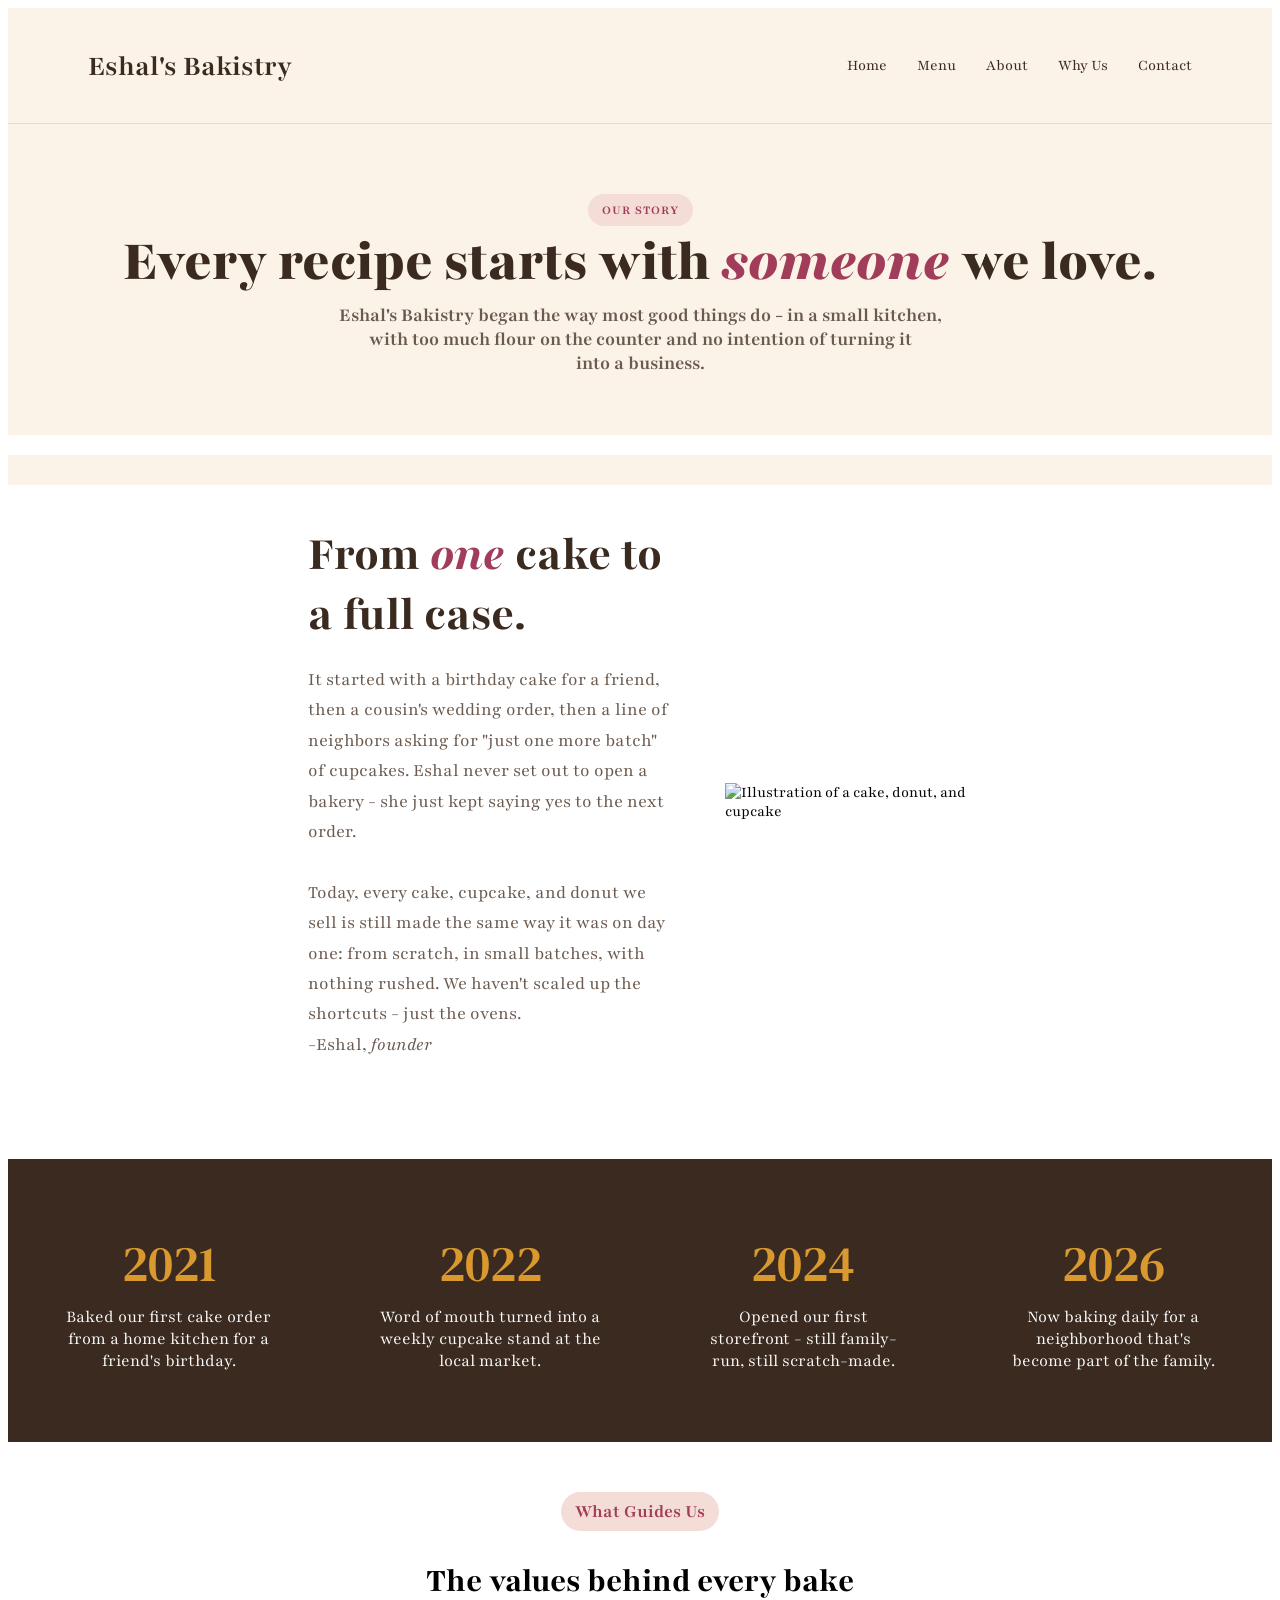
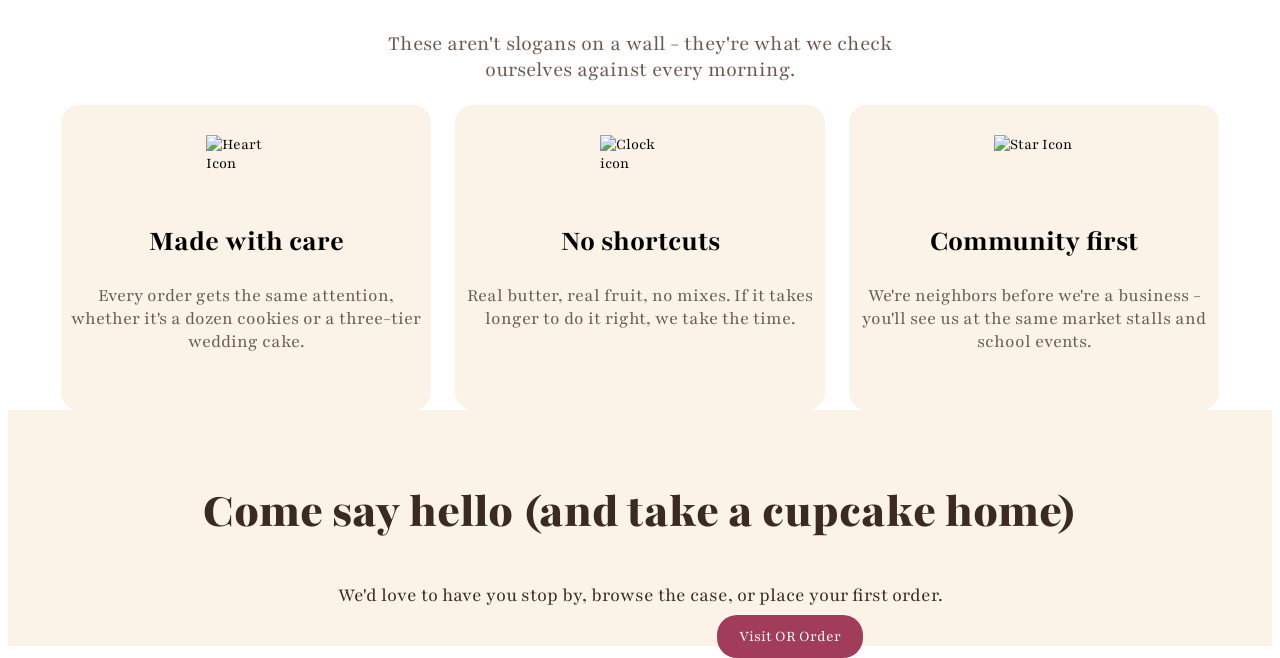
==== about.html @ 7f5e665d "change the icon of the about section" ====
<!DOCTYPE html>
<html>
    <head>
        <title>
          About
        </title>
         <link rel="stylesheet" href="styles.css">
        <link href="https://fonts.googleapis.com/css2?family=Playfair:ital,opsz,wght@0,5..1200,300..900;1,5..1200,300..900&family=Stardos+Stencil:wght@400;700&display=swap" rel="stylesheet">
        <link href="https://fonts.googleapis.com/css2?family=DM+Serif+Text:ital@0;1&family=Playfair:ital,opsz,wght@0,5..1200,300..900;1,5..1200,300..900&family=Stardos+Stencil:wght@400;700&display=swap" rel="stylesheet">
    </head>
    <body>
    <header>

        <nav>
            <div class="section-heading"><h3>Eshal's Bakistry</h3></div>
            <div class="nav-menu">
                <a href="index.html">Home</a>
                <a href="menu.html">Menu</a>
                <a href="about.html">About</a>
                <a href="why.html">Why Us</a>
                <a href="contact.html">Contact</a>
            </div>
        </nav>
    </header>


    <section id="about">
        <div class="about-page">
            <span class="badge3">OUR STORY</span>
            <h2>Every recipe starts with <em>someone</em>  we love.</h2>
            <p>
                Eshal's Bakistry began the way most good things do - in a small kitchen,<br> with too much flour on the counter and no intention of turning it<br> into a business.
            </p>

        </div>
        <div class="styling"></div>

        <div class="split-section2">
            <div class="about-section2">
                <h3>From <em>one</em> cake to a full case.</h3>
                <p>It started with a birthday cake for a friend, then a cousin's wedding order, then a line of neighbors asking for "just one more batch" of cupcakes.
                    Eshal never set out to open a bakery
                    - she just kept saying yes to the next order.<br>
                    <br>
                    Today, every cake, cupcake, and donut we sell is still made the same way it was on day one: from scratch, in small batches, with nothing rushed.
                    We haven't scaled up the shortcuts - just the ovens.
                    <br>
                    -Eshal, <i>founder</i>
                </p>


            </div>
            <div class="about-section2">

                <img src="images/icon-cake.svg" alt="Illustration of a cake, donut, and cupcake">
            </div>

        </div>

            <div class="time-line">
                <div class="t-stats">
                    <h1>2021</h1>
                    <p>Baked our first cake order from a home kitchen for a friend's birthday.</p>
                </div>

                <div class="t-stats">
                    <h1>2022</h1>
                    <p>Word of mouth turned into a weekly cupcake stand at the local market.</p>
                </div>


                <div class="t-stats">
                    <h1>2024</h1>
                    <p>Opened our first storefront - still family-run, still scratch-made.</p>
                </div>



                <div class="t-stats">
                    <h1>2026</h1>
                    <p> Now baking daily for a neighborhood that's become part of the family.</p>
                </div>

            </div>


        <div class="featured-items">
        <span class="badge2">What Guides Us</span>
            <h2>The values behind every bake </h2>
            <p>These aren't slogans on a wall - they're what we check<br> ourselves against every morning.</p>

        </div>
        <div class="featured-cards">
            <div class="featured-card">

                <img src="images/icon-heart.svg" alt="Heart Icon" width="80" height="80" >
                <h1>Made with care</h1>
                <p>Every order gets the same attention, whether it's a dozen cookies or a three-tier wedding cake.</p>
            </div>

            <div class="featured-card">
                <img src="images/icon-clock.svg" alt="Clock icon" width="80" height="80" >
                <h1>No shortcuts</h1>
                <p>Real butter, real fruit, no mixes. If it takes longer to do it right, we take the time.</p>
            </div>

            <div class="featured-card">
                <img src="images/icon-star.svg" alt="Star Icon" width="80" height="80" >
                <h1>Community first</h1>
                <p>We're neighbors before we're a business - you'll see us at the same market stalls and school events.</p>
            </div>

        </div>



        <div class="about2">
            <h1>
                Come say hello (and take a cupcake home)
            </h1>

            <p>We'd love to have you stop by, browse the case, or place your first order.</p>

            <span class="button1">Visit OR Order</span>
        </div>


        </section>
    </body>
</html>
---- styles.css ----
nav{
            display: flex;
            height: 75px;
            justify-content: space-between;

            align-items: center;

            padding: 20px 80px;
            border-bottom: 1px solid rgba(58,42,32,0.12);
            background: #FBF3E7;

        }

        .nav-menu {
            display: flex;

            gap: 30px;
        }

        .nav-menu a {
            text-decoration: none;
            color: #3A2A20;

        }
        .section-heading h3{
            font-size:30px;
            color:#3A2A20;
        }

       .homepage-section1{
           padding-bottom: 40px;
       }

        .split-section{
            display: grid;
            grid-template-columns: 1.1fr 0.9fr;
            gap: 48px;
            align-items: center;
            background-color:#FBF3E7;
        }
        .badge{
            display: inline-block;
            background: #f3ddd6;
            color: #a13d5a;
            font-size: 13px;
            font-weight: 700;
            letter-spacing: 1px;
            padding: 8px 14px;
            border-radius: 20px;
            margin-left:300px;
            margin-top:100px;
            margin-bottom:20px;
        }

        .homepage-section1 h3{

            font-weight:bold;
            font-weight: 800;
            font-size:70px;
            margin-left:300px;
            color: #3A2A20;
            margin-top:0;
            margin-bottom: 20px;


        }
        h3 em{
            color: #a13d5a;
            font-style: italic;
        }
        .homepage-section2 img {
            width: 380px;
            max-width: 100%;
            height: auto;
            display: block;
        }

        .homepage-section1 p{
            font-size:22px;
            margin-left:300px;
            margin-top:20px;
            text-align:left;
            line-height: 1.6;
            color:#6b5a4f;

        }

        body{
            font-family:"Playfair",sans-serif;
        }


        .button1{


              color:white;
              background-color: #a13d5a;
              border-radius:20px;
              padding:12px 22px;
              margin-left:300px;
              margin-top:30px;

          }

        .button2{


            color:#3A2A20;
            background-color: transparent;
            border-radius:20px;
            padding:12px 22px;
            border: 1px solid #3A2A20;
        }

       .featured-items{
           background-color:white;
           justify-content:center;
           text-align:center;

       }
       .badge2{
           display: inline-block;
           background: #f3ddd6;
           color: #a13d5a;
           padding: 8px 14px;
           border-radius: 20px;
           margin-top:50px;
           font-weight:bold;
           font-size:19px;


       }

      .featured-items h2{
          font-size:35px;
          font-weight:800;
      }

       .featured-items p{
           font-size:22px;
           color:#6b5a4f;

       }

       .featured-cards{
           justify-content:center;
           display:flex;
           align-items: flex-start;
           gap: 24px;
           flex-wrap: wrap;


       }
       .featured-card h1{
           font-size:30px;
           font-weight:800;
           margin-top:0;
           text-align: center;
       }

        .featured-card p {
            font-size: 19px;
            color: #6b5a4f;
            text-align: center;

        }
        .featured-card{
            width:350px;
            height:290px;
            background-color:#FBF3E7;
            border-radius:18px;
            padding-top: 15px;
            padding-left:10px;
            padding-right:10px;

        }
        .featured-card img{
            display:block;
            margin:15px auto 8px;


        }

        .stats-section{
            background-color:#3A2A20;
            color:#D9992E;
            display: flex;
            justify-content: center;
            align-items: center;
            margin-top:60px;
            gap:100px;
            padding: 50px 20px;


        }
        .stats {
            display: flex;
            flex-direction: column;
            align-items: center;
            text-align: center;
        }

        .stats h1{
            font-size:50px;
            gap:70px;
            font-weight:800;
            margin: 0 0 8px 0;
            font-family: "DM Serif Text",sans-serif;
        }

        .stats p{
            color:white;
            text-align: center;
            font-size:18px;
            font-weight: 500;
            margin:0;
            font-family: "DM Serif Text",sans-serif ;
        }

        footer p{
            color: #8C7A6B;
            font-size: 22px;
            margin-top: 8px;
            line-height: 1.5;
            text-align: center;
            font-weight:600;

        }
        /* MENU */
        .about-page,
        .menu-page {
            background-color: #FBF3E7;
            text-align: center;
            padding-bottom: 60px;
        }

        .badge3 {
            display: inline-block;
            background: #f3ddd6;
            color: #a13d5a;
            font-size: 13px;
            font-weight: 700;
            letter-spacing: 1px;
            padding: 8px 14px;
            border-radius: 20px;
            margin-top: 70px;
        }
        .about-page h2,
        .contact-page h2,
        .menu-page h2 {
            font-size: 60px;
            font-weight: 900;
            margin: 0;
            color: #3A2A20;
        }

        h2 em {
            color: #a13d5a;
        }
        .about-page p,
        .menu-page p {
            font-size: 20px;
            color: #6b5a4f;
            margin: 5px 0 0;
            font-weight: bold;
        }

        .menu-container {
            display: grid;
            grid-template-columns: 500px 500px;
            gap: 15px 30px;
            justify-content: center;
            padding-bottom:50px;
        }


        .menu-cake {
            border-radius: 20px;
            width: 500px;
            grid-template-columns: 100px 1fr;
        }

        .cake-header img {
            grid-column: 1;
            grid-row: 1 / span 2;
        }


        .cake-header {
            display: flex;
            align-items: center;
            gap: 15px;
        }


        .cakes{
            font-size: 30px;
            margin-left: 70px;
        }


        .cakes h1 {
            font-size: 60px;
            margin-left: 200px;
        }

        .menu-cake h3 {
            grid-column: 2;
            grid-row: 1;
            font-size: 28px;
            font-weight: 800;
            color: #3A2A20;
            margin: 0;
        }

        .menu-cake p {
            grid-column: 2;
            grid-row: 1;
            font-size: 18px;
            color: #6b5a4f;
            margin: 0 0 0 135px;
        }

        .menu-cake:hover {
            background-color: #f3ddd6;
        }

        /*Cupcake*/
        .bg-color{
            background-color:#FBF3E7 ;
            padding-top:30px;
        }
        .donuts h1,
        .cupcakes h1{
            font-size: 60px;
            margin-left:298px;
        }
        .menu-donut p,
        .menu-cupcake p{
            font-size: 18px;
            color: #6b5a4f;
            margin:0 0 0 125px;
        }
        .donut-header,
        .cupcake-header{
            display: flex;
            align-items: center;
            gap: 15px;

        }

        .cupcake-header h3{
            font-size: 28px;
            font-weight: 800;
            color: #3A2A20;
            margin-left:30px;

        }
        .donut-header img,
        .cupcake-header img {
           margin-left:20px;
        }

        .menu-cupcake{
            background-color:#FBF3E7 ;
            border-radius: 20px;
            width: 500px;
            padding: 15px;
        }

        .menu-cupcake:hover{
          background-color: #ece5d9;


        }


        /*Donuts*/
       .menu-donut{
           border-radius: 20px;
           width: 500px;
           padding: 15px;

       }

       .donut-header h1{
           font-size: 28px;
           font-weight: 800;
           color: #3A2A20;
           margin-left:30px;

       }
      .menu-donut:hover{
          background-color: #f3ddd6;
      }

        footer p{
            color: #3A2A20;
            font-size: 22px;
            margin-top: 8px;
            line-height: 1.5;
            text-align: center;
            font-weight:600;
            border-top:2px solid #f3ddd6;
            padding-top:15px;



        }


        /* ABOUT */
        #about{
            background-color: #ffff;
        }

        .about-section2{
            padding-bottom: 20px;
            padding-top:40px;

        }

        .split-section2{
            display: grid;
            grid-template-columns: 1.1fr 0.9fr;
            gap: 48px;
            align-items: center;

        }

        .about-section2 h3{
            font-weight: 800;
            font-size:50px;
            margin-left:300px;
            color: #3A2A20;
            margin-top:0;
            margin-bottom: 20px;


        }

        h3 em{
            color: #a13d5a;
            font-style: italic;
        }

        .about-section2 img {
            width: 280px;
            max-width: 100%;
            height: auto;
            display: block;
        }

        .about-section2 p{
            font-size:19px;
            margin-left:300px;
            margin-top:20px;
            text-align:left;
            line-height: 1.6;
            color:#6b5a4f;

        }
        .time-line{
            background-color:#3A2A20;
            color:#D9992E;
            display: flex;
            justify-content: center;
            align-items: center;
            margin-top:60px;
            gap:100px;
            padding: 70px 50px;
            width:auto;

        }
        .t-stats {
            display: flex;
            flex-direction: column;
            align-items: center;
            text-align: center;
        }

        .t-stats h1{
            font-size:50px;
            gap:70px;
            font-weight:400;
            margin: 0 0 8px 0;
            font-family: "DM Serif Text",sans-serif;
        }

        .t-stats p{
            color:white;
            text-align: center;
            font-size:18px;
            font-weight: 200;
            margin:0;

        }


        .about2{
            background-color:#FBF3E7;
            padding-top:30px;
            text-align:center;

        }

        .about2 h1{
            font-size:50px;
            font-weight: 900;
            color:#3A2A20;
        }
        .about2 p{
            font-size:20px;
            color:#3A2A20;

        }
        .button3{
            color:#f3ddd6;
            background-color: #a13d5a;
            border-radius:20px;
            padding:12px 22px;
            border: 1px solid #3A2A20;

        }
        .spacing{
            padding-top:80px;
        }



        /*CONTACT*/
        .contact-page {
            background-color: #FBF3E7;
            text-align: center;
            padding-bottom: 60px;
        }

        .styling{

            height: 30px;
            margin-top:20px;
            background-color: #FBF3E7;
        }
        .contact-form {
            max-width: 550px;
            width: 60%;

            background: white;
            padding: 30px;
            border-radius: 20px;
            box-sizing: border-box;
        }
        .contact-form form {
            display: flex;
            flex-direction: column;
            gap: 18px;
        }

        .contact-form label {
            font-weight: bold;
            color: #3A2A20;
            text-transform: uppercase;
        }

        .contact-form input,
        .contact-form textarea {
            width: 100%;
            padding: 12px;
            border: 1px solid #ccc;
            border-radius: 8px;
            box-sizing: border-box;
            color: #3A2A20;
            font-size: 16px;
        }

        .contact-form button {
            padding: 20px;
            color: #3A2A20;
            cursor: pointer;
            font-weight: bold;
            text-transform: uppercase;
            border: 2px solid #ccc;
            font-size: 18px;

            transition:
                    background-color 0.3s,
                    color 0.3s;

        }
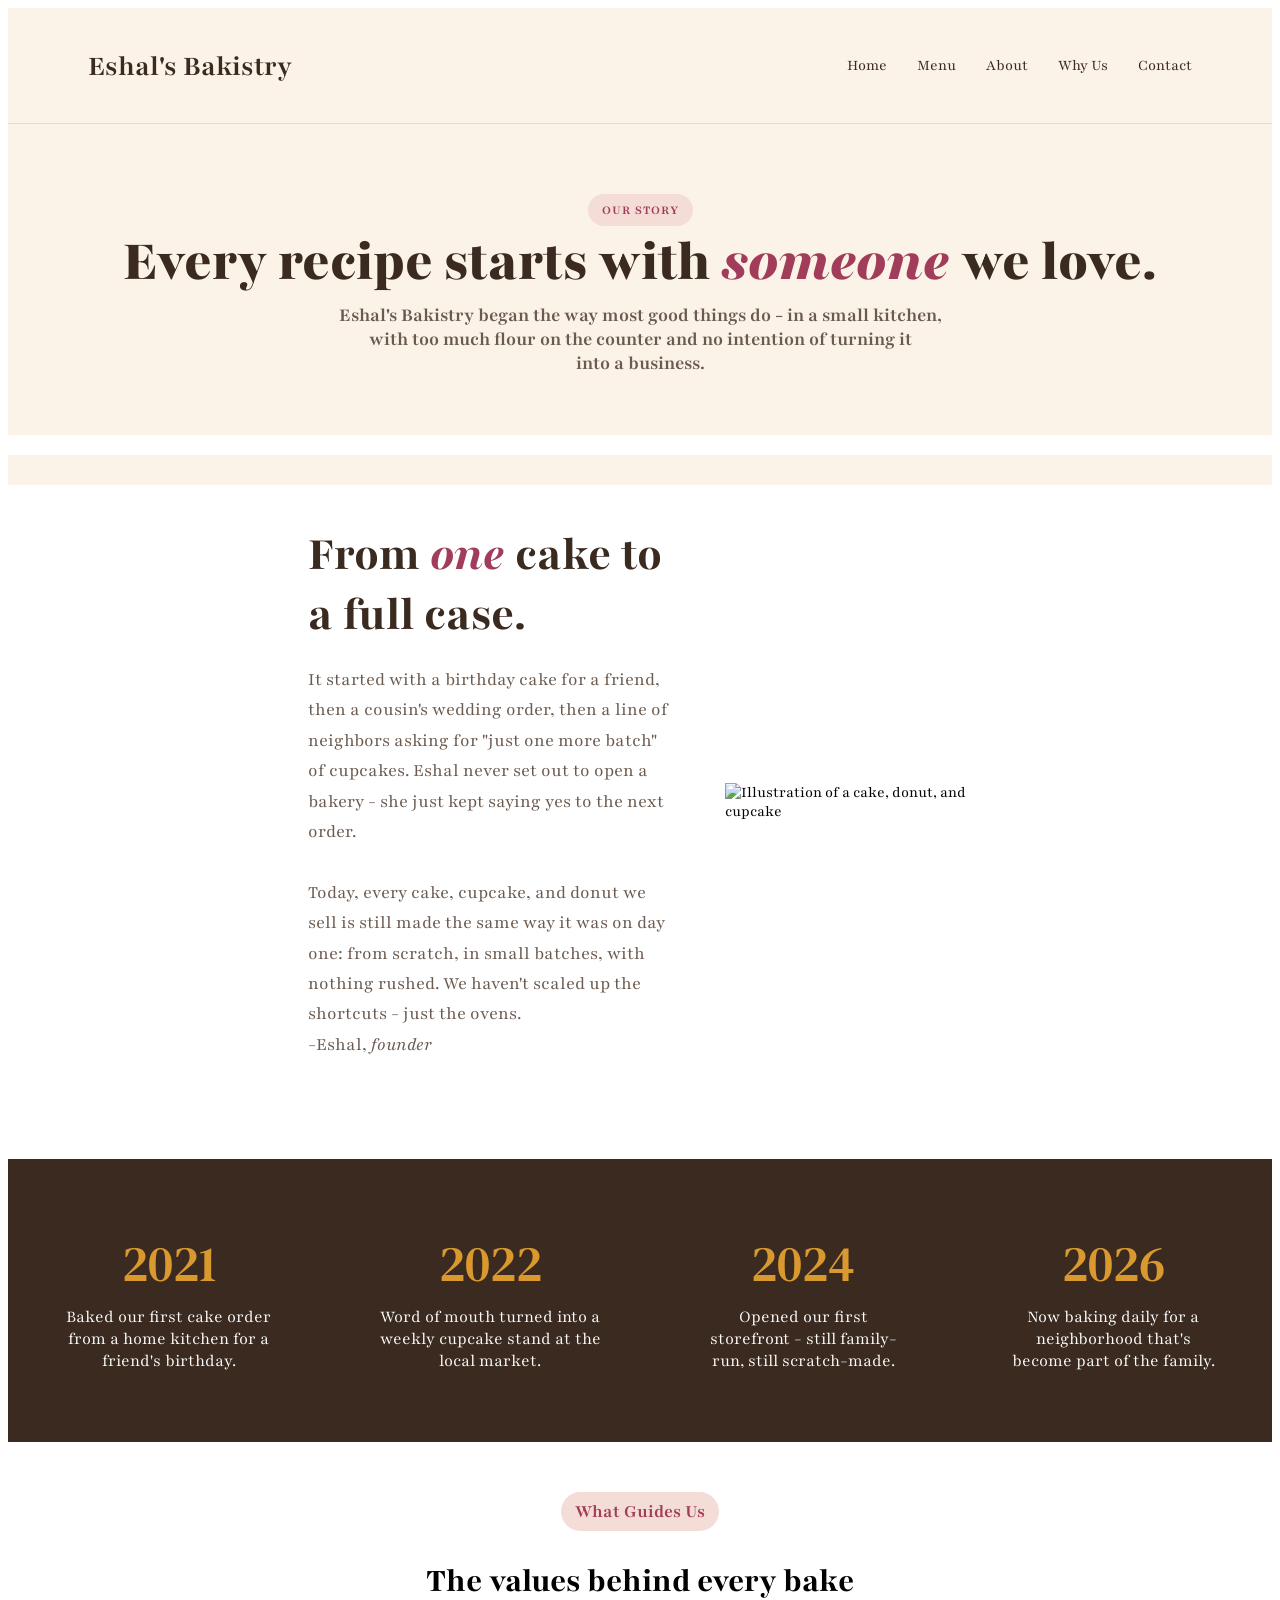
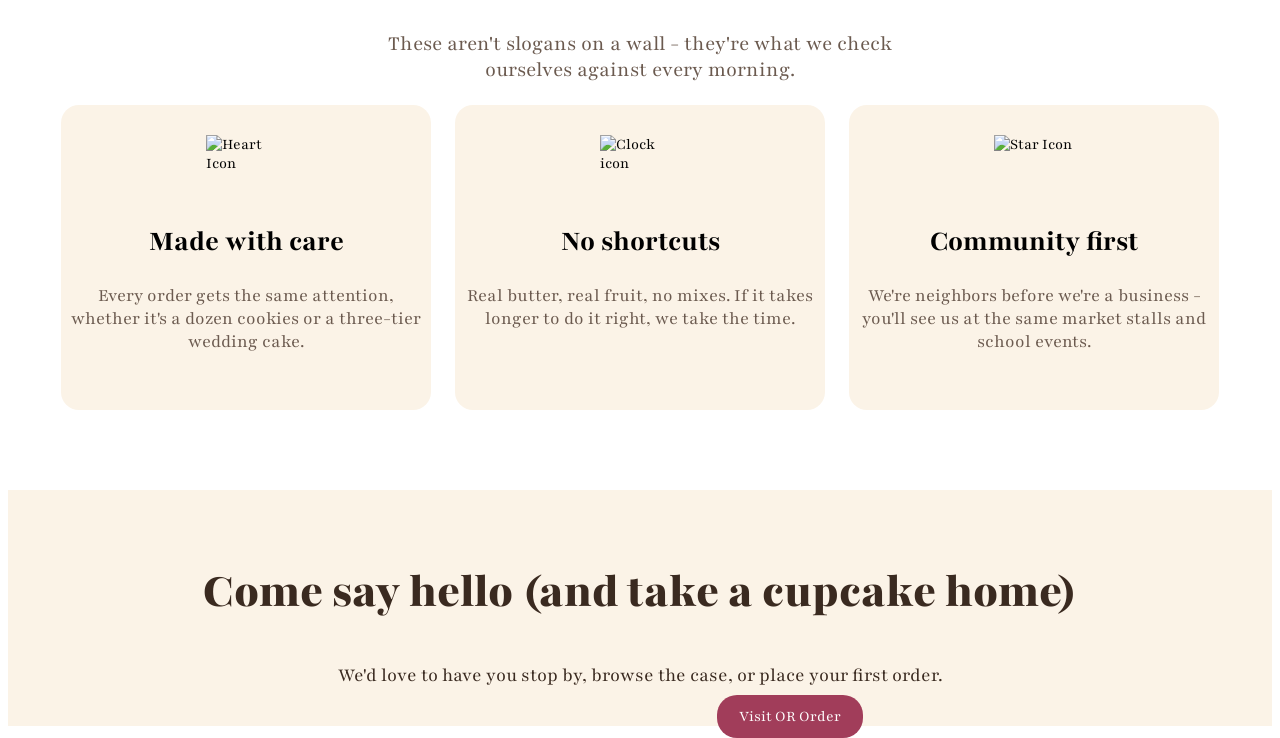
==== commit ad21b099: "add a class" ====
--- a/about.html
+++ b/about.html
@@ -112,7 +112,7 @@
 
         </div>
 
-
+      <div class="spacing"></div>
 
         <div class="about2">
             <h1>
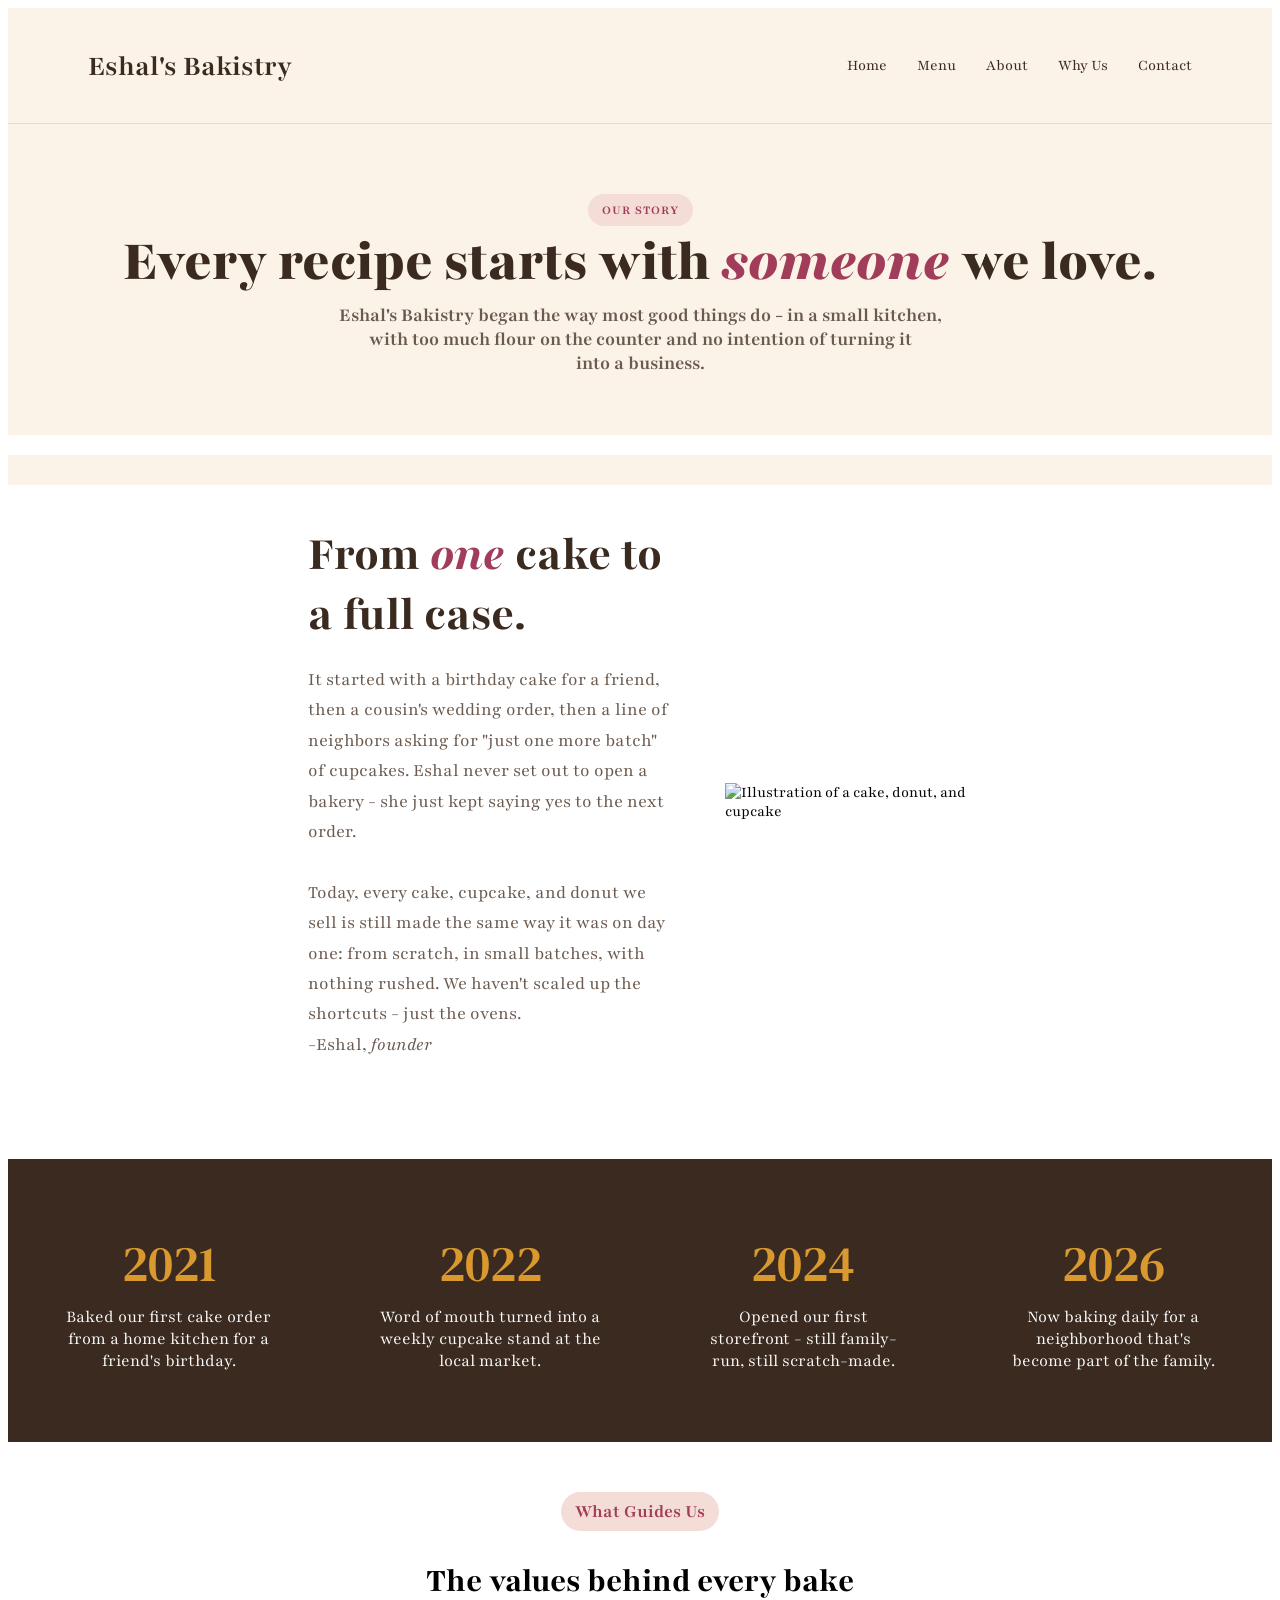
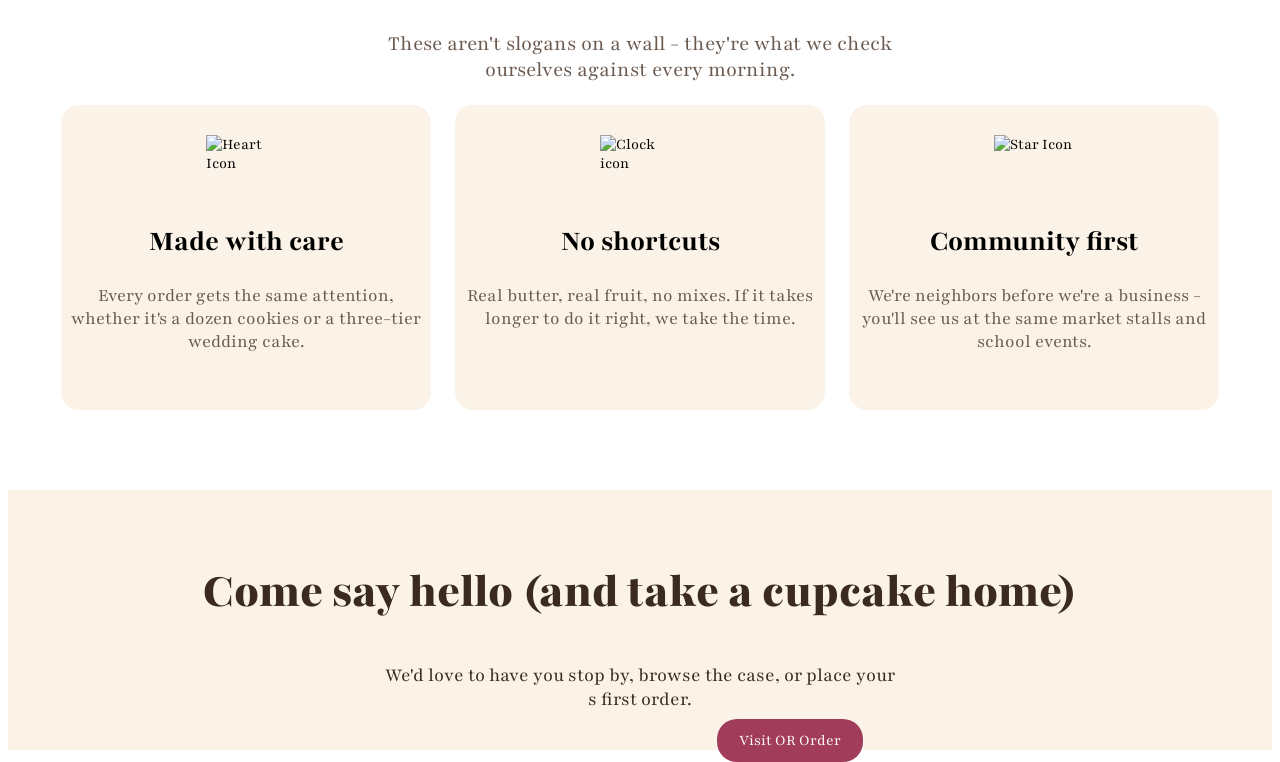
==== commit 3baa4ff5: "add <br> tag to move content to next line" ====
--- a/about.html
+++ b/about.html
@@ -119,7 +119,7 @@
                 Come say hello (and take a cupcake home)
             </h1>
 
-            <p>We'd love to have you stop by, browse the case, or place your first order.</p>
+            <p>We'd love to have you stop by, browse the case, or place your<br>s first order.</p>
 
             <span class="button1">Visit OR Order</span>
         </div>
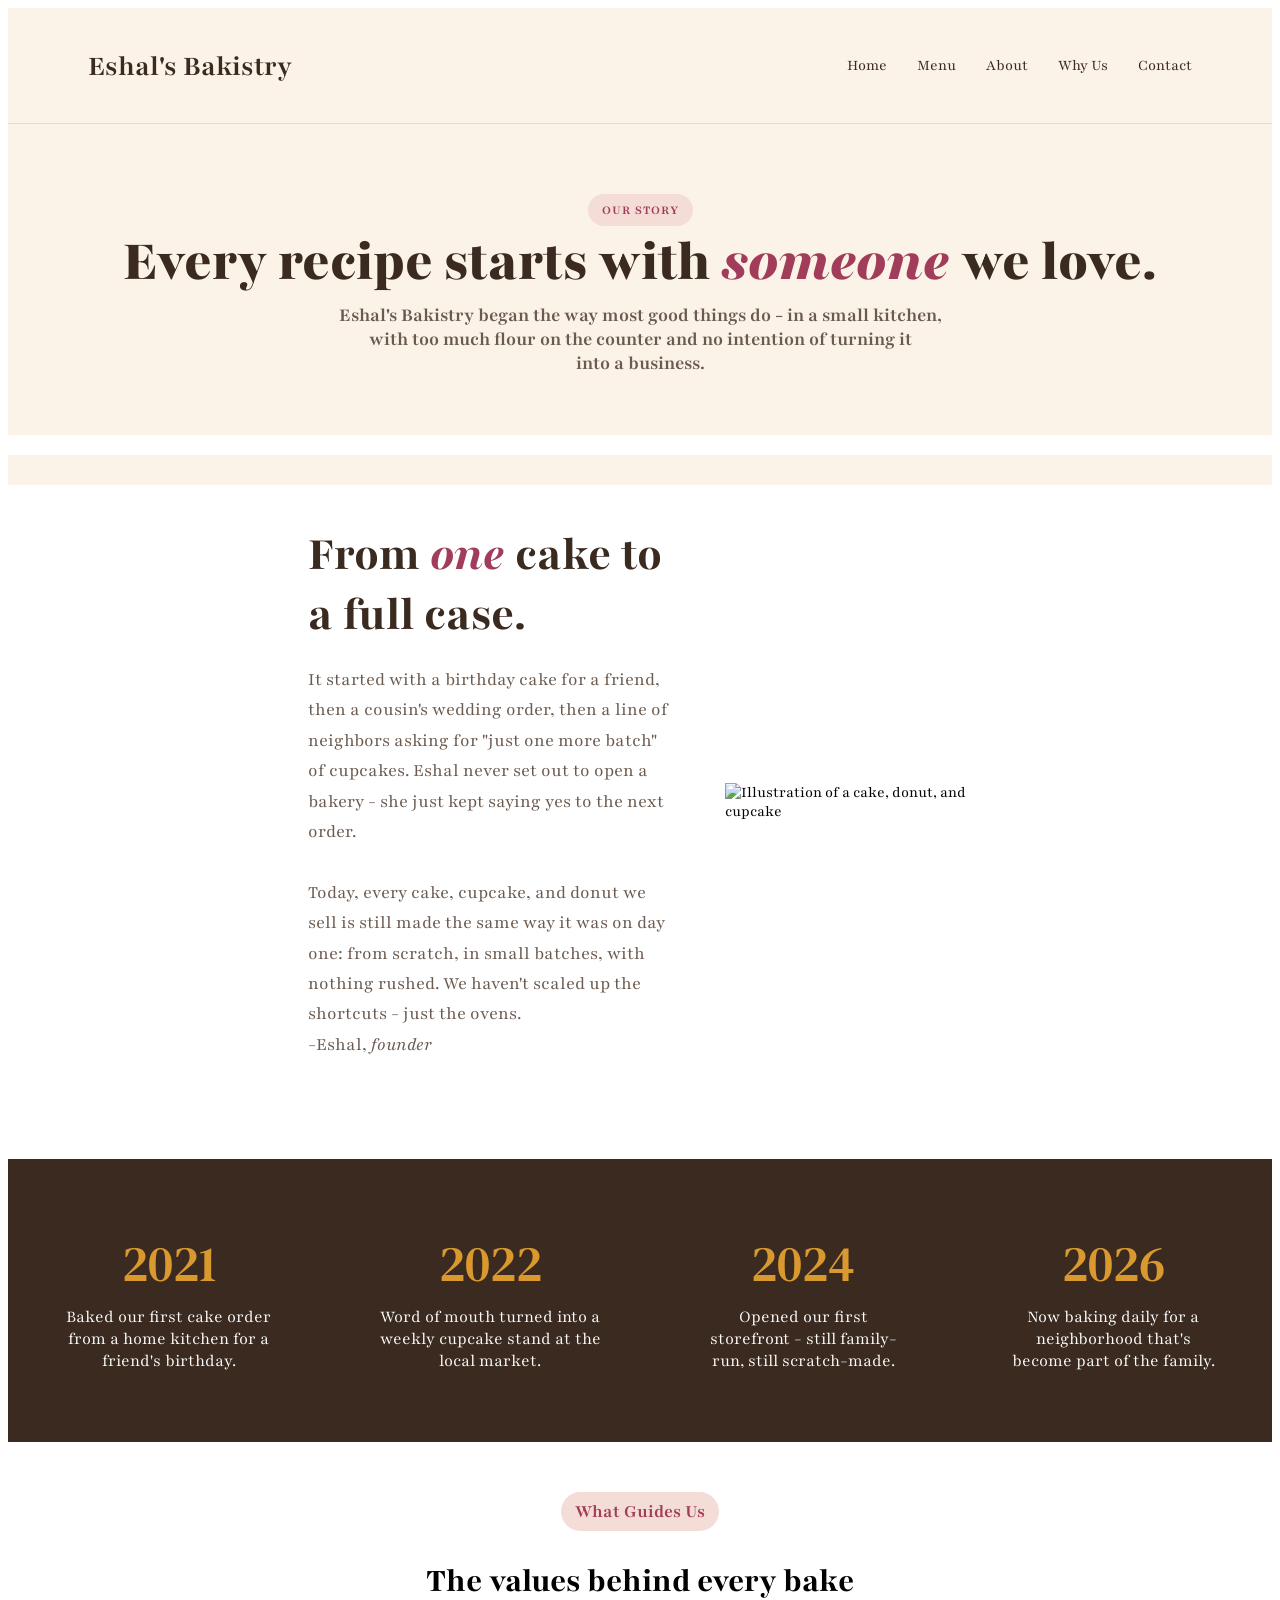
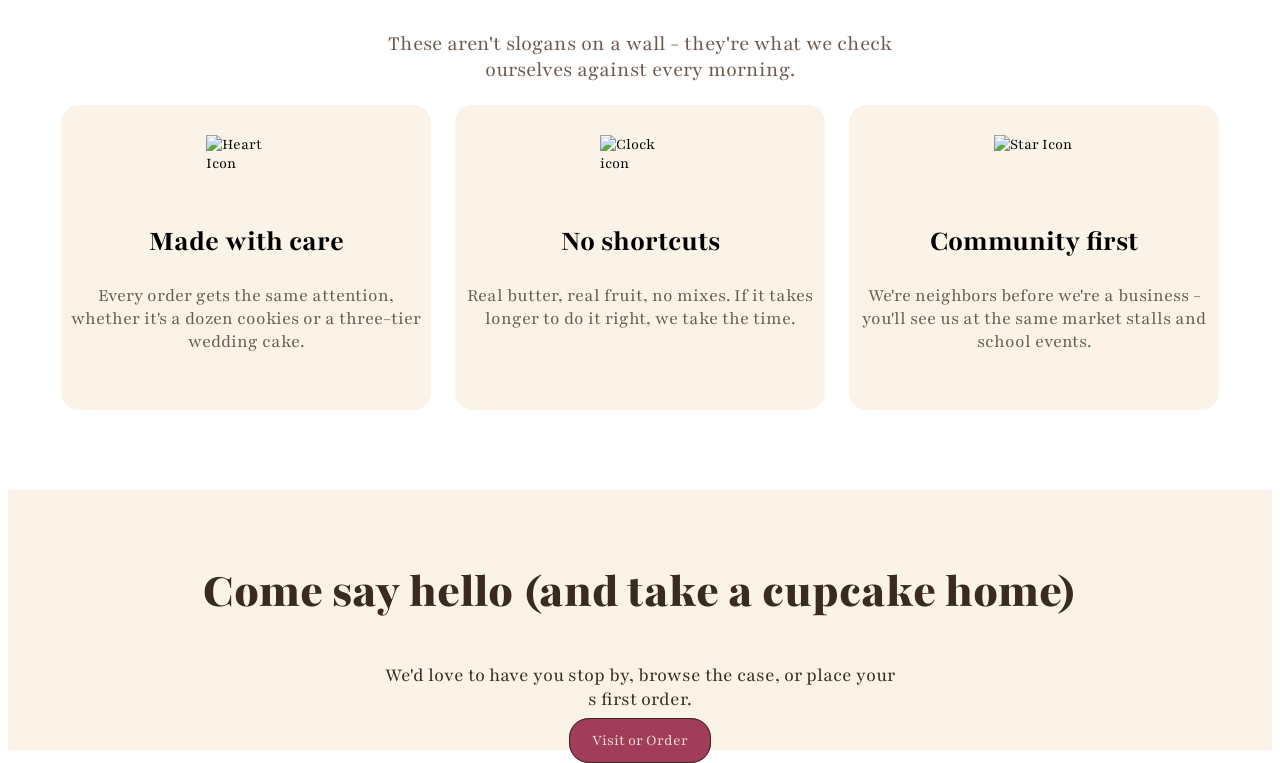
==== commit f6934f80: "add button 3" ====
--- a/about.html
+++ b/about.html
@@ -121,7 +121,7 @@
 
             <p>We'd love to have you stop by, browse the case, or place your<br>s first order.</p>
 
-            <span class="button1">Visit OR Order</span>
+            <span class="button3">Visit or Order</span>
         </div>
 
 
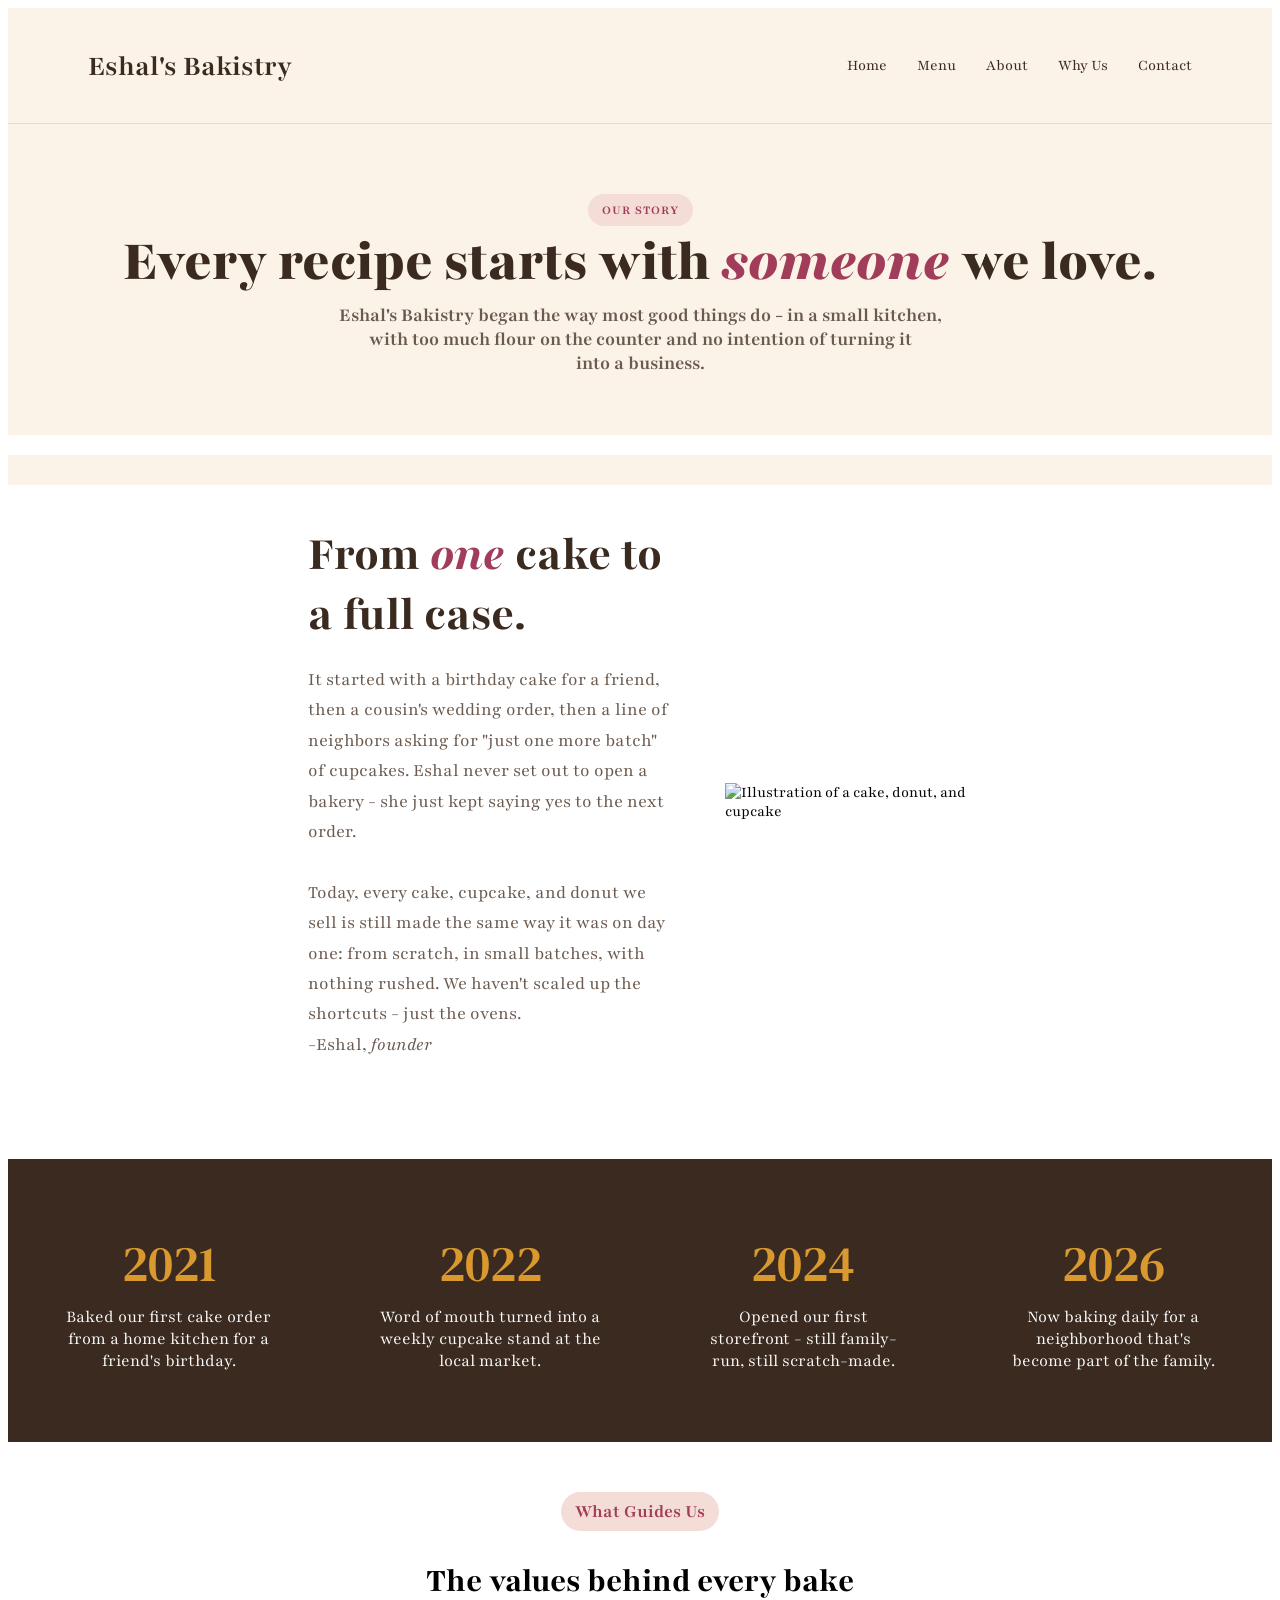
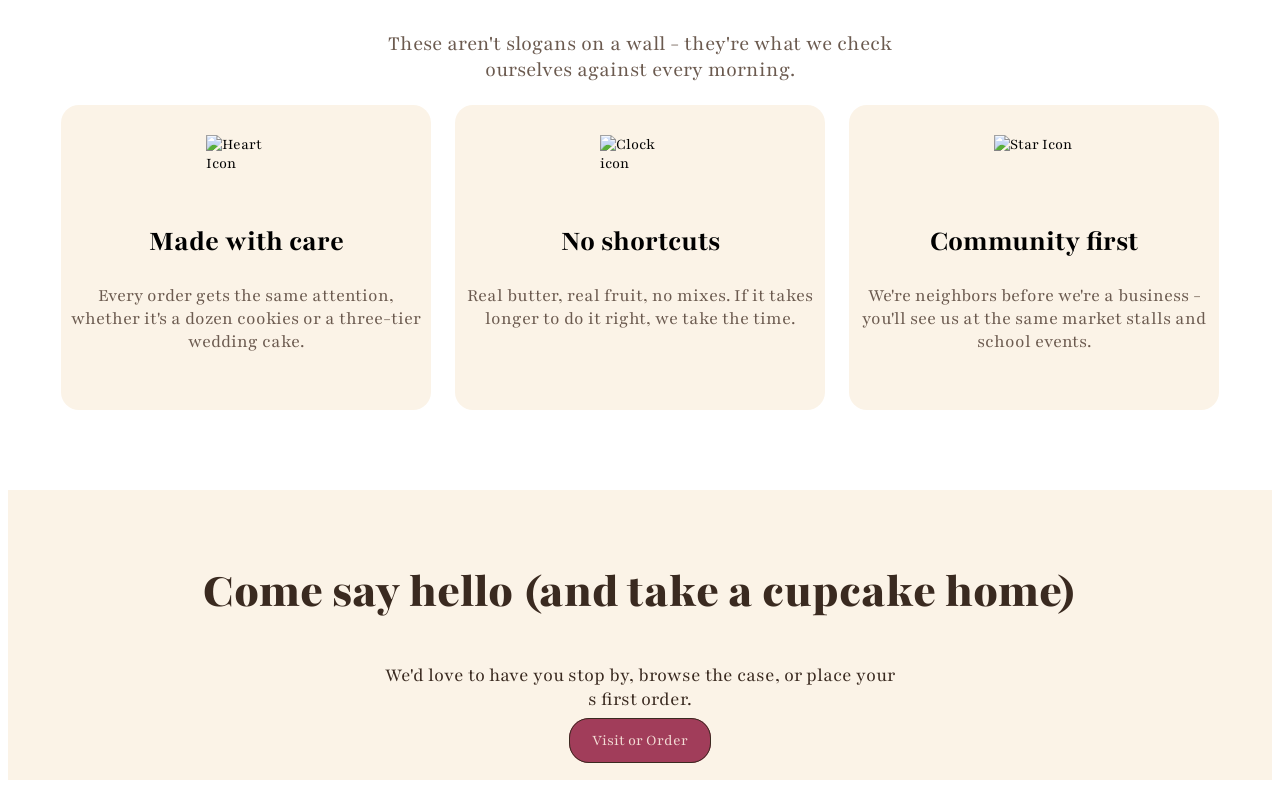
==== commit ca3650cd: "remove extra whitespace" ====
--- a/about.html
+++ b/about.html
@@ -124,7 +124,6 @@
             <span class="button3">Visit or Order</span>
         </div>
 
-
-        </section>
+    </section>
     </body>
 </html>
--- a/styles.css
+++ b/styles.css
@@ -261,6 +261,7 @@
         h2 em {
             color: #a13d5a;
         }
+        .why-page p,
         .about-page p,
         .menu-page p {
             font-size: 20px;
@@ -505,6 +506,8 @@
             background-color:#FBF3E7;
             padding-top:30px;
             text-align:center;
+            padding-bottom:30px;
+
 
         }
 
@@ -531,8 +534,68 @@
         }
 
 
+        /* WHY US */
+        .number{
+            font-family: "Fraunces", Georgia, serif;
+            font-style: italic;
+            font-size: 40px;
+            line-height: 1;
+            color: #A93D52;
+        }
+        .why-container{
+            display: grid;
+            grid-template-columns: repeat(2, 1fr);
+            gap: 30px 30px;
+            max-width: 1050px;
+            margin: 0 auto;
+
+
+
+        }
+        .why3{
+            display: flex;
+            flex-direction: column;
+        }
+
+        .why-page2 {
+            display: grid;
+            grid-template-columns: 70px 1fr;
+            align-items: start;
+            gap: 20px;
+            padding: 20px 19px;
+            background-color: #FBF3E7;
+            border: 1px solid #E8DCCB;
+            border-radius: 24px;
+            transition: box-shadow 0.25s ease, transform 0.25s ease;
+        }
+
+
+        .why3 h3{
+            margin: 0 0 12px 0;
+            font-family: "Fraunces", Georgia, serif;
+            font-size: 20px;
+            font-weight: 700;
+            color: #2B1D14;
+            line-height:1;
+        }
+        .why3 p{
+            margin: 0;
+            font-size: 15px;
+            line-height: 1.8;
+            color: #6B5A4E;
+
+        }
+
 
         /*CONTACT*/
+        .split-section2 h1{
+            margin-left:300px;
+            color:#3A2A20;
+            font-weight:bold;
+            padding-top: 50px;
+            font-size: 40px;
+        }
+
         .contact-page {
             background-color: #FBF3E7;
             text-align: center;
@@ -550,7 +613,8 @@
             width: 60%;
 
             background: white;
-            padding: 30px;
+            margin-left: 300px;
+
             border-radius: 20px;
             box-sizing: border-box;
         }
@@ -568,26 +632,20 @@
 
         .contact-form input,
         .contact-form textarea {
-            width: 100%;
+            width: 90%;
             padding: 12px;
-            border: 1px solid #ccc;
+            border: 1px solid #3A2A20;
             border-radius: 8px;
             box-sizing: border-box;
             color: #3A2A20;
             font-size: 16px;
         }
 
-        .contact-form button {
-            padding: 20px;
-            color: #3A2A20;
-            cursor: pointer;
-            font-weight: bold;
-            text-transform: uppercase;
-            border: 2px solid #ccc;
-            font-size: 18px;
-
-            transition:
-                    background-color 0.3s,
-                    color 0.3s;
-
-        }
+        .button4{
+            color:#ffff;
+            background-color: #a13d5a;
+            border-radius:20px;
+            padding:12px 22px;
+            border: 1px solid #3A2A20;
+            width:40%;
+        }
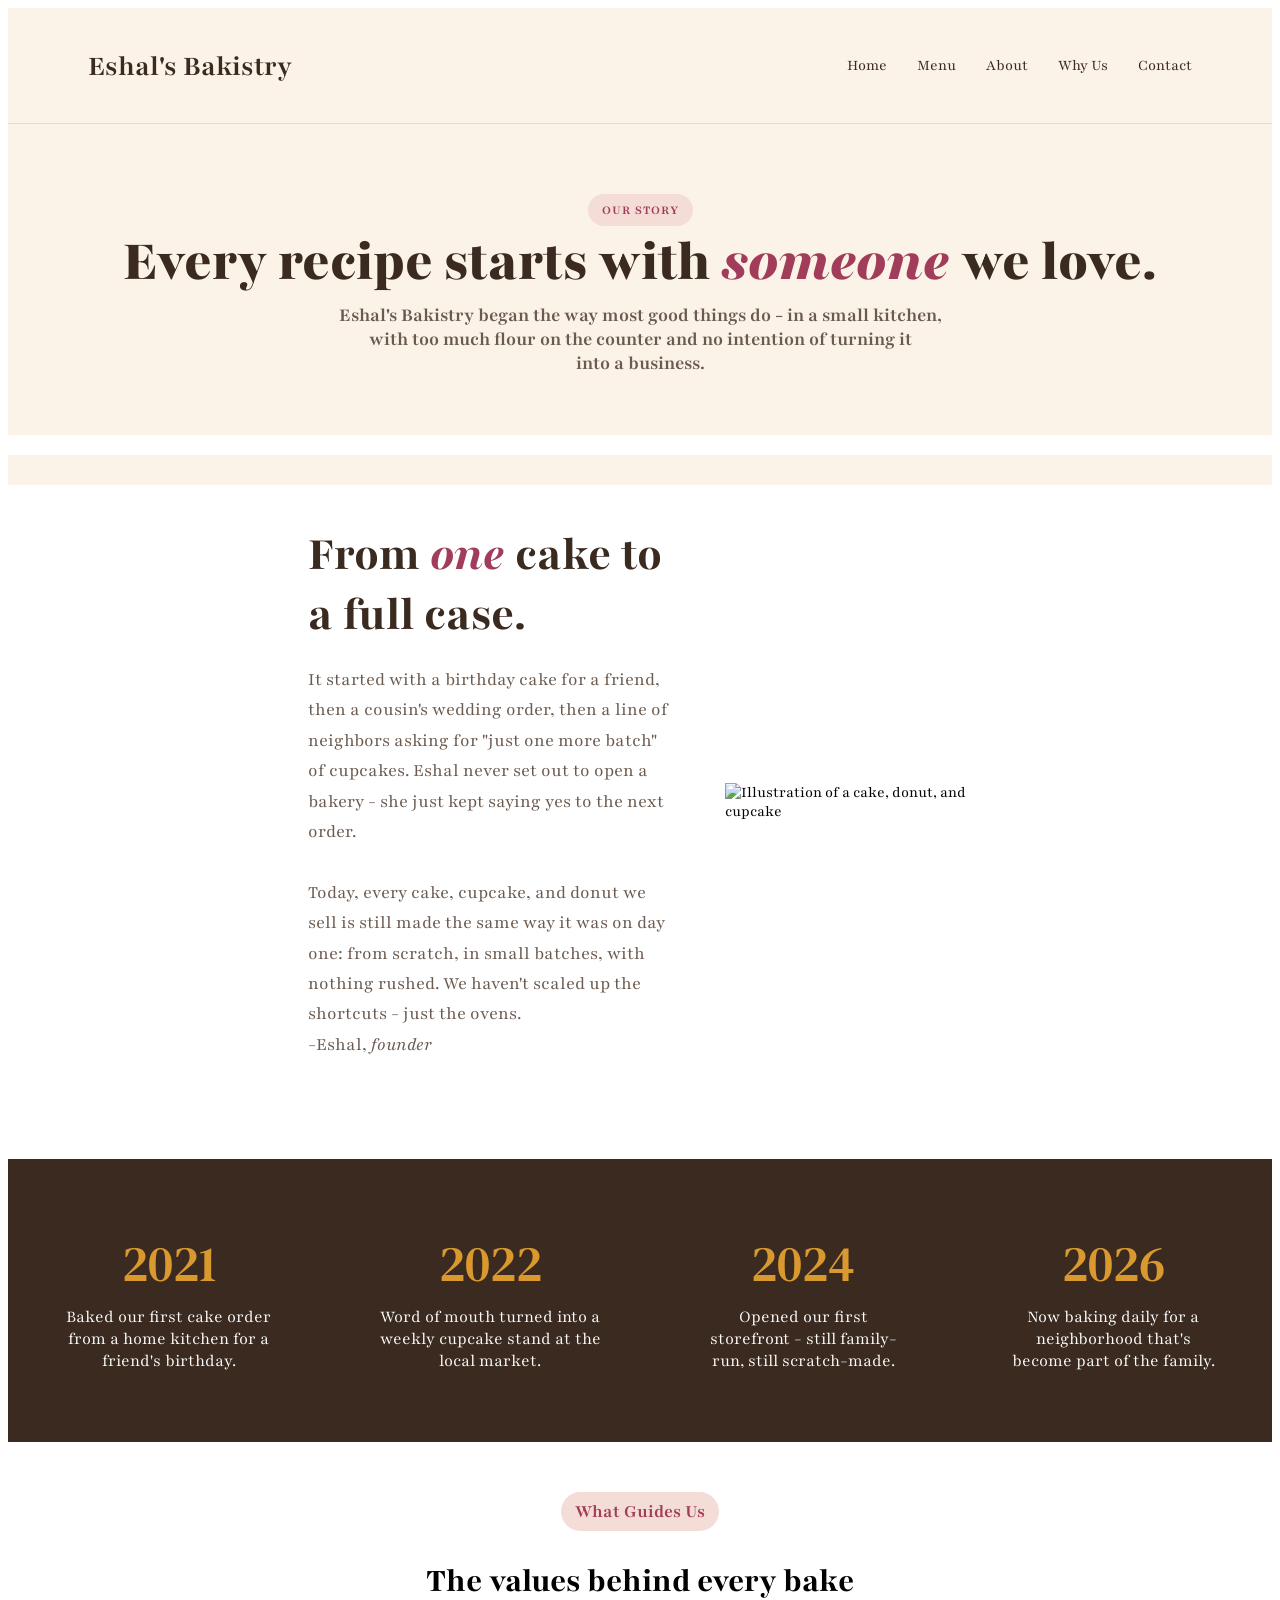
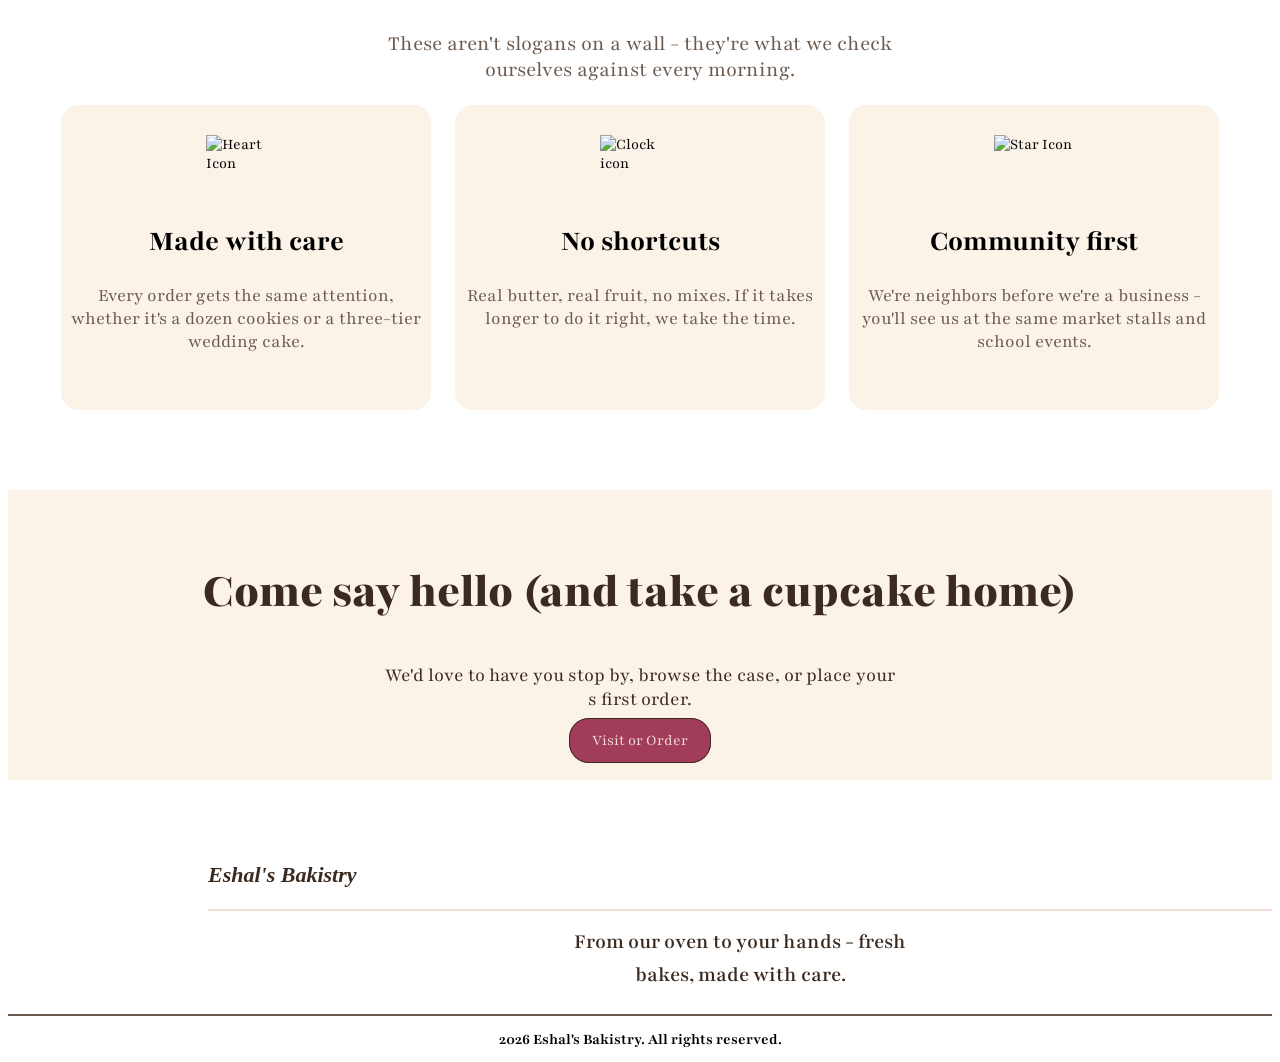
==== commit 6f45342e: "add footer section to the about section" ====
--- a/about.html
+++ b/about.html
@@ -54,7 +54,6 @@
 
                 <img src="images/icon-cake.svg" alt="Illustration of a cake, donut, and cupcake">
             </div>
-
         </div>
 
             <div class="time-line">
@@ -109,7 +108,6 @@
                 <h1>Community first</h1>
                 <p>We're neighbors before we're a business - you'll see us at the same market stalls and school events.</p>
             </div>
-
         </div>
 
       <div class="spacing"></div>
@@ -123,7 +121,16 @@
 
             <span class="button3">Visit or Order</span>
         </div>
+        
+        <footer>
+            <h1><i>Eshal's Bakistry</i></h1>
+            <p>From our oven to your hands - fresh<br> bakes, made with care.</p>
 
+            <div class="f2"></div>
+            <div class="style-footer">
+                <h2>2026 Eshal's Bakistry. All rights reserved.</h2>
+            </div>
+        </footer>
     </section>
     </body>
 </html>
--- a/styles.css
+++ b/styles.css
@@ -122,6 +122,7 @@
            text-align:center;
 
        }
+
        .badge2{
            display: inline-block;
            background: #f3ddd6;
@@ -221,16 +222,37 @@
             font-family: "DM Serif Text",sans-serif ;
         }
 
-        footer p{
-            color: #8C7A6B;
+        footer h1{
+            color: #3A2A20;
             font-size: 22px;
             margin-top: 8px;
             line-height: 1.5;
-            text-align: center;
+            font-family:'Fraunces' ,serif;
+            text-align: left;
+            margin-left: 200px;
+            font-weight: 600;
+            padding-top: 70px;
+
+        }
+
+        footer p{
+            color: #6b5a4f;
+            font-size: 18px;
+            text-align: left;
             font-weight:600;
-
+            margin-left:200px;
+
+        }
+        .f2{
+            margin-top:15px;
+            border:1px solid #6b5a4f;
+        }
+        .style-footer h2{
+            text-align: center;
+            font-size:16px;
         }
         /* MENU */
+        .why-page,
         .about-page,
         .menu-page {
             background-color: #FBF3E7;
@@ -249,6 +271,7 @@
             border-radius: 20px;
             margin-top: 70px;
         }
+        .why-page h2,
         .about-page h2,
         .contact-page h2,
         .menu-page h2 {
@@ -269,7 +292,7 @@
             margin: 5px 0 0;
             font-weight: bold;
         }
-
+.why-container,
         .menu-container {
             display: grid;
             grid-template-columns: 500px 500px;
@@ -278,7 +301,7 @@
             padding-bottom:50px;
         }
 
-
+        .why-page2,
         .menu-cake {
             border-radius: 20px;
             width: 500px;
@@ -290,7 +313,7 @@
             grid-row: 1 / span 2;
         }
 
-
+        .why3,
         .cake-header {
             display: flex;
             align-items: center;
@@ -559,7 +582,7 @@
 
         .why-page2 {
             display: grid;
-            grid-template-columns: 70px 1fr;
+            grid-template-columns: auto 1fr;
             align-items: start;
             gap: 20px;
             padding: 20px 19px;
@@ -609,7 +632,7 @@
             background-color: #FBF3E7;
         }
         .contact-form {
-            max-width: 550px;
+            max-width: 600px;
             width: 60%;
 
             background: white;
@@ -639,6 +662,7 @@
             box-sizing: border-box;
             color: #3A2A20;
             font-size: 16px;
+            background-color: #FBF3E7;
         }
 
         .button4{
